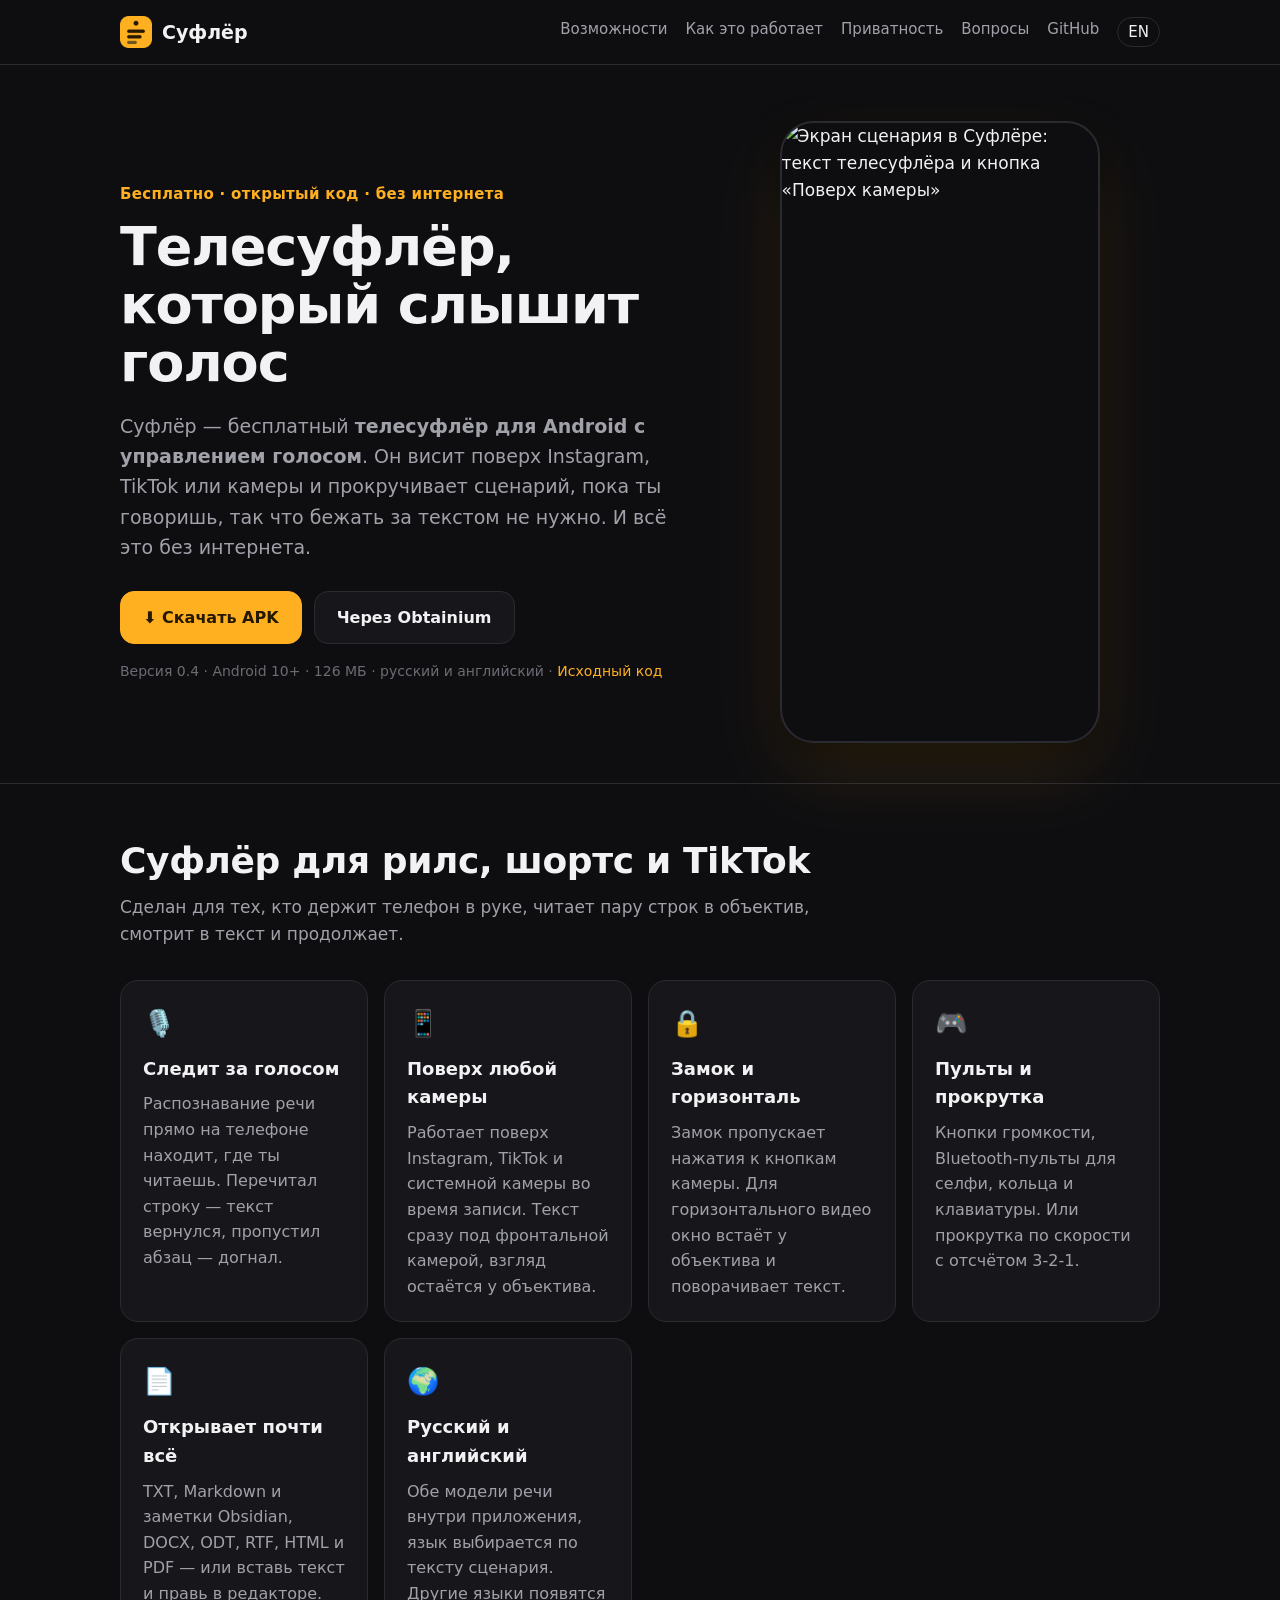
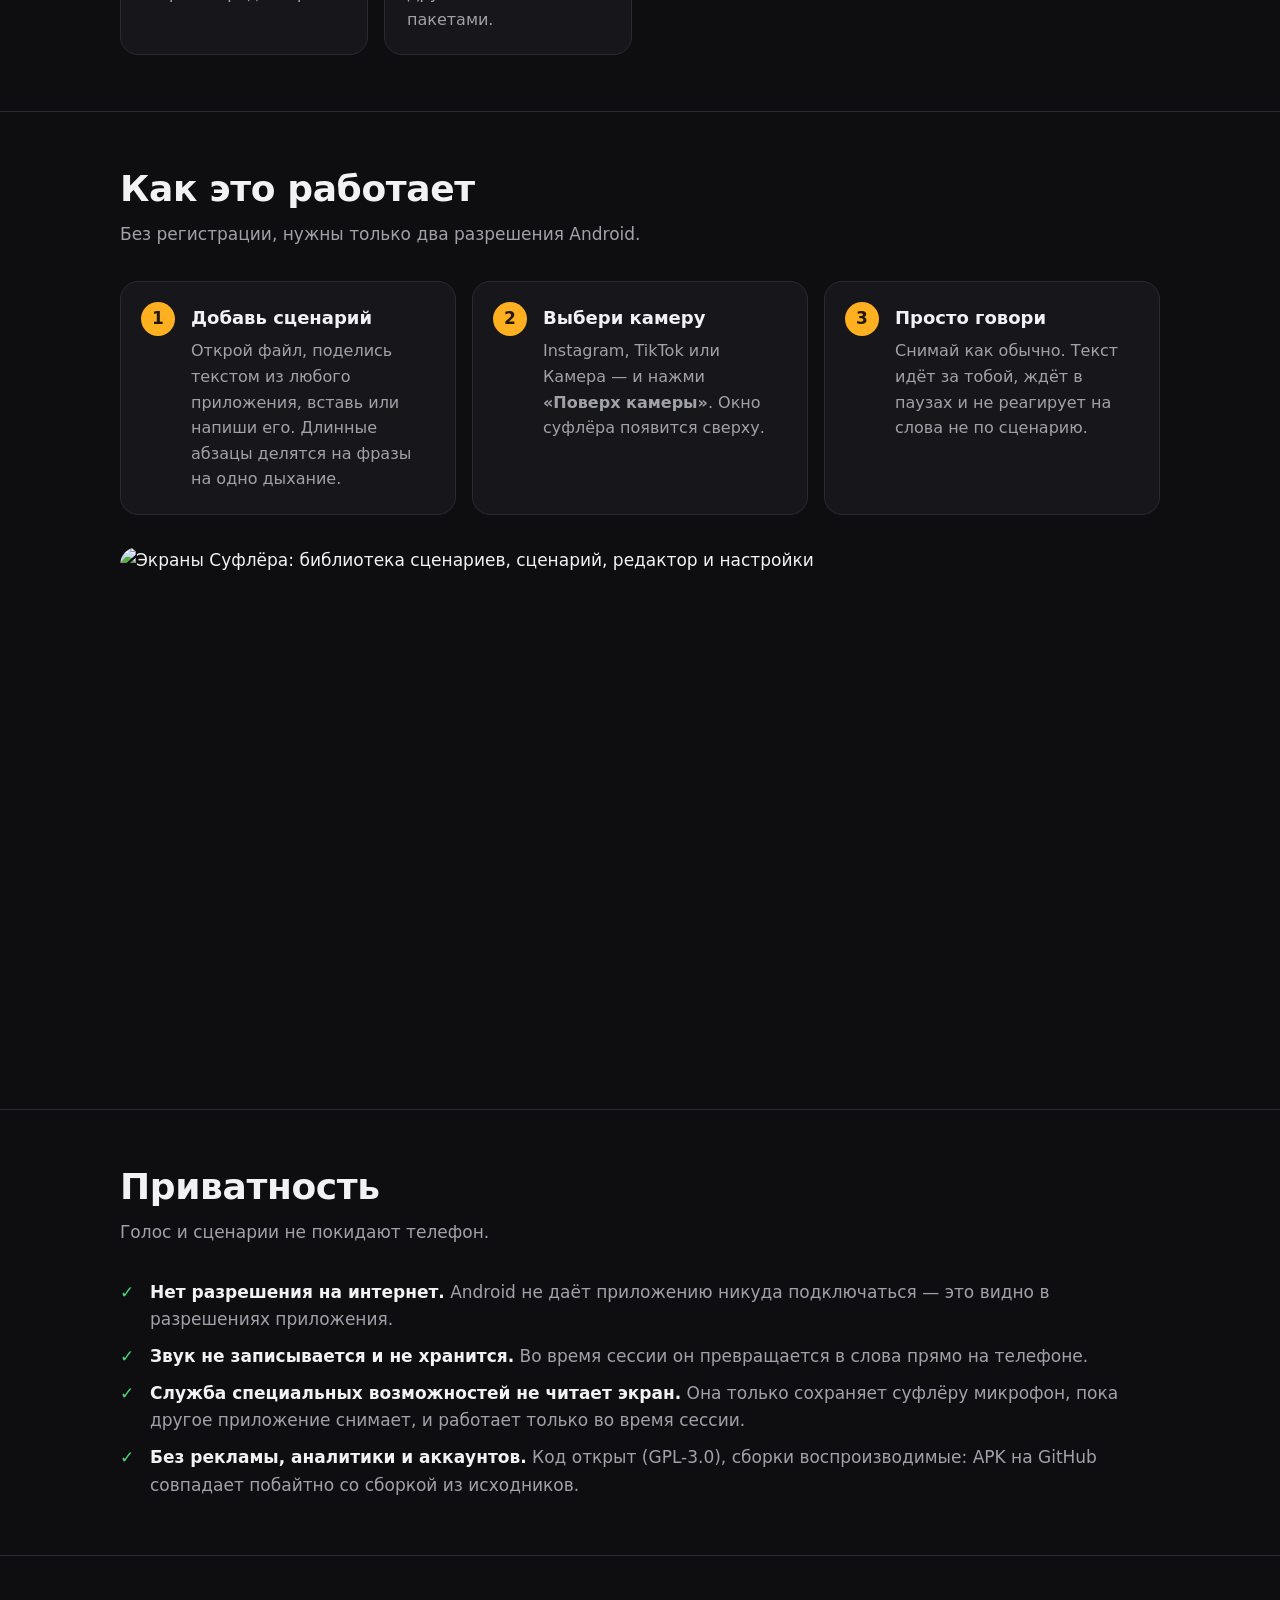
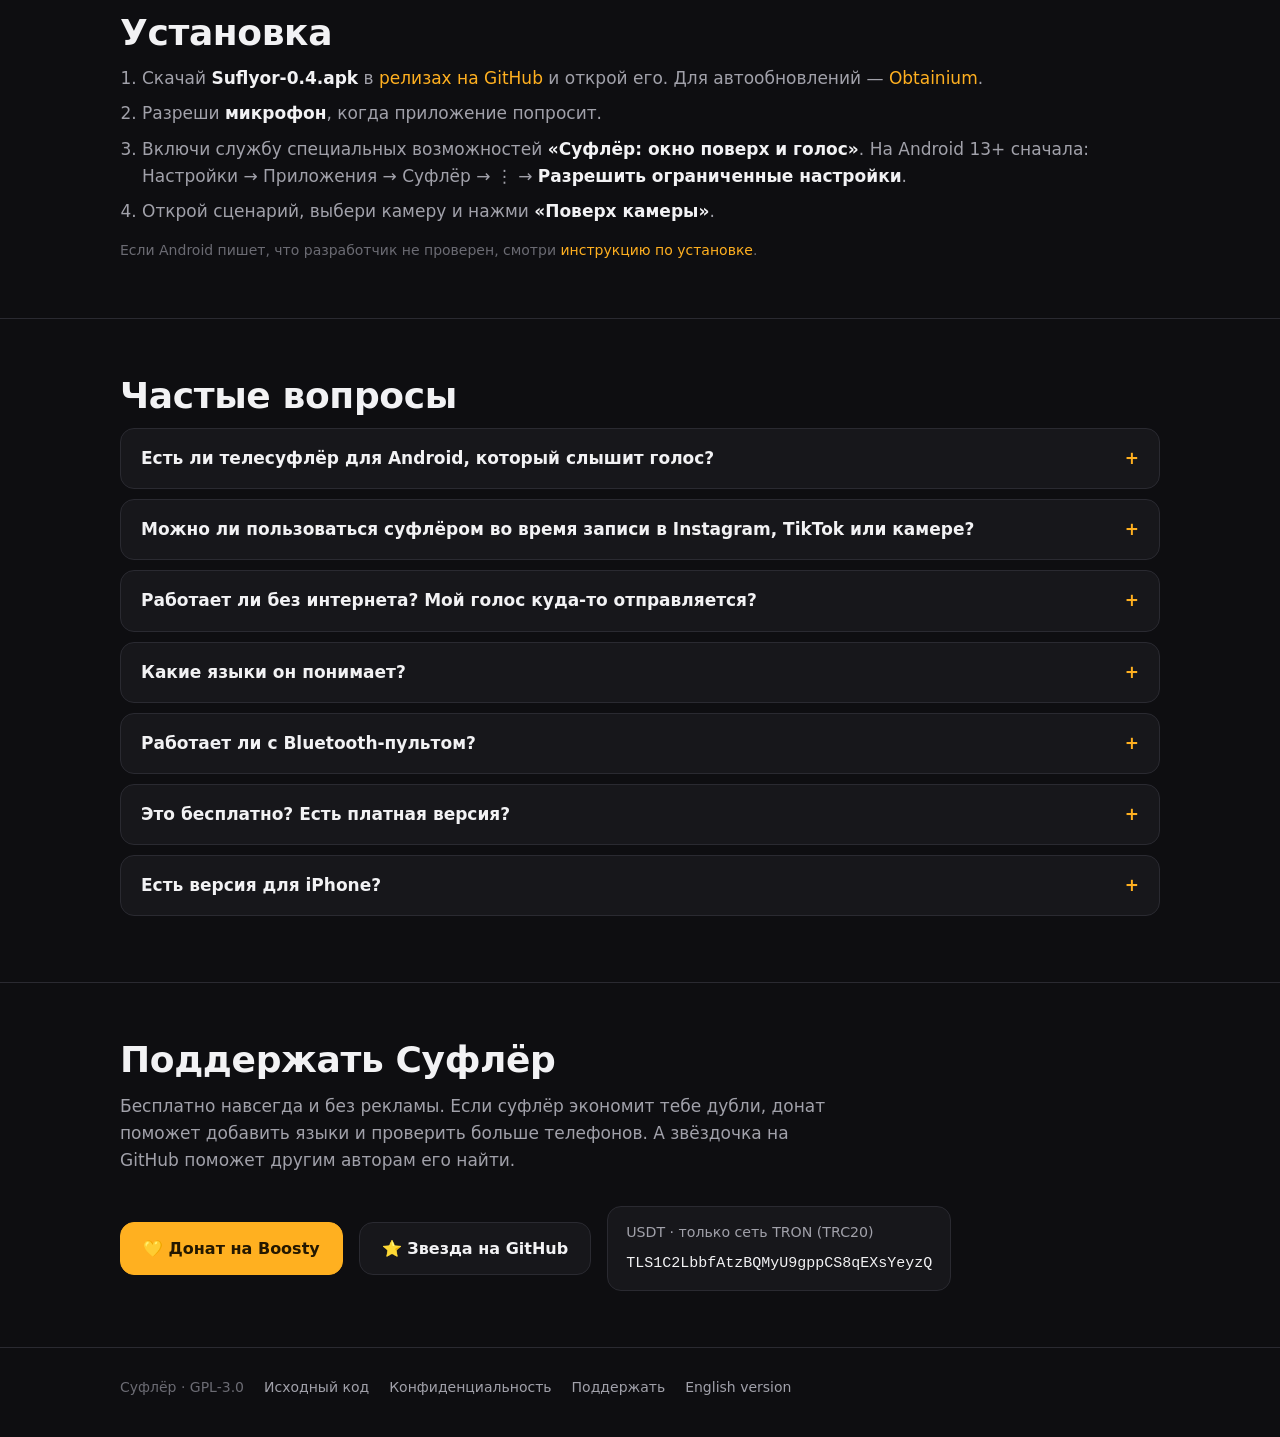
==== site/ru/index.html @ d19b30ca "Website on GitHub Pages; README headings, FAQ and links for search - site/: English and Russian land" ====
<!doctype html>
<html lang="ru">
<head>
<meta charset="utf-8">
<meta name="viewport" content="width=device-width, initial-scale=1">
<title>Суфлёр — бесплатный телесуфлёр для Android, который слышит голос</title>
<meta name="description" content="Телесуфлёр для Android с управлением голосом: прокручивает текст, пока ты говоришь, и работает поверх Instagram, TikTok и камеры. Бесплатно, без интернета, открытый код.">
<link rel="canonical" href="https://olerast67.github.io/voice-teleprompter-android/ru/">
<link rel="alternate" hreflang="en" href="https://olerast67.github.io/voice-teleprompter-android/">
<link rel="alternate" hreflang="ru" href="https://olerast67.github.io/voice-teleprompter-android/ru/">
<link rel="alternate" hreflang="x-default" href="https://olerast67.github.io/voice-teleprompter-android/">
<meta name="theme-color" content="#0e0e11">
<link rel="icon" href="../favicon.ico" sizes="any">
<link rel="icon" type="image/png" sizes="192x192" href="../icon-192.png">
<link rel="apple-touch-icon" href="../apple-touch-icon.png">
<link rel="stylesheet" href="../style.css">
<meta property="og:type" content="website">
<meta property="og:site_name" content="Суфлёр">
<meta property="og:title" content="Суфлёр — телесуфлёр, который слышит голос">
<meta property="og:description" content="Бесплатный телесуфлёр для Android: прокручивает текст за голосом поверх Instagram, TikTok и камеры. Без интернета, открытый код.">
<meta property="og:url" content="https://olerast67.github.io/voice-teleprompter-android/ru/">
<meta property="og:image" content="https://olerast67.github.io/voice-teleprompter-android/images/banner.png">
<meta property="og:image:width" content="1280">
<meta property="og:image:height" content="640">
<meta property="og:image:alt" content="Суфлёр: окно телесуфлёра поверх камеры телефона, текст идёт за голосом">
<meta property="og:locale" content="ru_RU">
<meta property="og:locale:alternate" content="en_US">
<meta name="twitter:card" content="summary_large_image">
<script type="application/ld+json">
{
  "@context": "https://schema.org",
  "@graph": [
    {
      "@type": "SoftwareApplication",
      "name": "Суфлёр",
      "alternateName": ["Suflyor", "Телесуфлёр Суфлёр"],
      "description": "Бесплатный телесуфлёр для Android с открытым кодом: слышит голос и прокручивает текст, работает поверх Instagram, TikTok и камеры. Распознавание речи на телефоне, у приложения нет разрешения на интернет.",
      "applicationCategory": "MultimediaApplication",
      "applicationSubCategory": "Телесуфлёр",
      "operatingSystem": "Android 10+",
      "softwareVersion": "0.4",
      "datePublished": "2026-09-26",
      "inLanguage": ["ru", "en"],
      "isAccessibleForFree": true,
      "offers": { "@type": "Offer", "price": "0", "priceCurrency": "RUB" },
      "downloadUrl": "https://github.com/olerast67/voice-teleprompter-android/releases/latest",
      "fileSize": "126 MB",
      "license": "https://www.gnu.org/licenses/gpl-3.0.html",
      "image": "https://olerast67.github.io/voice-teleprompter-android/images/banner.png",
      "screenshot": [
        "https://olerast67.github.io/voice-teleprompter-android/images/screens/ru/1-library.png",
        "https://olerast67.github.io/voice-teleprompter-android/images/screens/ru/2-script.png",
        "https://olerast67.github.io/voice-teleprompter-android/images/screens/ru/3-editor.png",
        "https://olerast67.github.io/voice-teleprompter-android/images/screens/ru/4-settings.png"
      ],
      "featureList": [
        "Следит за голосом: распознавание русской и английской речи прямо на телефоне",
        "Работает поверх Instagram, TikTok и камеры во время записи",
        "Возвращается к строке при повторе и догоняет при пропуске",
        "Bluetooth-пульты, кнопки громкости и прокрутка по скорости",
        "Открывает TXT, Markdown, DOCX, ODT, RTF, HTML и PDF",
        "Работает без интернета"
      ],
      "author": { "@type": "Person", "name": "olerast67", "url": "https://github.com/olerast67" },
      "sameAs": ["https://github.com/olerast67/voice-teleprompter-android"]
    },
    {
      "@type": "FAQPage",
      "mainEntity": [
        { "@type": "Question", "name": "Есть ли телесуфлёр для Android, который слышит голос?",
          "acceptedAnswer": { "@type": "Answer", "text": "Да. Суфлёр слушает микрофон и прокручивает текст к словам, которые ты говоришь. Он бесплатный, с открытым кодом, а распознавание речи работает прямо на телефоне." } },
        { "@type": "Question", "name": "Можно ли пользоваться суфлёром во время записи в Instagram, TikTok или камере?",
          "acceptedAnswer": { "@type": "Answer", "text": "Да. Суфлёр висит поверх любого приложения, текст начинается сразу под фронтальной камерой. Служба специальных возможностей позволяет ему слышать голос, пока камера пишет видео, а звук в ролике остаётся." } },
        { "@type": "Question", "name": "Работает ли суфлёр без интернета?",
          "acceptedAnswer": { "@type": "Answer", "text": "Да, полностью. У приложения нет разрешения на интернет, поэтому отправить что-либо оно не может; звук не записывается и не хранится." } },
        { "@type": "Question", "name": "Какие языки понимает Суфлёр?",
          "acceptedAnswer": { "@type": "Answer", "text": "Русскую и английскую речь: язык выбирается сам по тексту сценария или задаётся в настройках. Интерфейс на русском и английском." } },
        { "@type": "Question", "name": "Работает ли телесуфлёр с Bluetooth-пультом?",
          "acceptedAnswer": { "@type": "Answer", "text": "Да: кнопки громкости, Bluetooth-пульты для селфи, кольца, кликеры и клавиатуры ставят на паузу и листают строки. Кнопки можно переназначить." } },
        { "@type": "Question", "name": "Это бесплатно?",
          "acceptedAnswer": { "@type": "Answer", "text": "Да: без рекламы, аккаунтов и платных функций. Код открыт под лицензией GPL-3.0." } }
      ]
    }
  ]
}
</script>
</head>
<body>
<header class="top">
  <div class="wrap">
    <a class="brand" href="./"><img src="../icon-192.png" alt="" width="32" height="32">Суфлёр</a>
    <nav class="nav" aria-label="Разделы">
      <a href="#features">Возможности</a>
      <a href="#how">Как это работает</a>
      <a href="#privacy">Приватность</a>
      <a href="#faq">Вопросы</a>
      <a href="https://github.com/olerast67/voice-teleprompter-android/blob/main/README.ru.md">GitHub</a>
      <a class="lang" href="../" hreflang="en" lang="en">EN</a>
    </nav>
  </div>
</header>

<main>
<div class="hero">
  <div class="wrap">
    <div>
      <p class="eyebrow">Бесплатно · открытый код · без интернета</p>
      <h1>Телесуфлёр, который слышит голос</h1>
      <p class="lead">Суфлёр — бесплатный <b>телесуфлёр для Android с управлением голосом</b>. Он висит поверх Instagram, TikTok или камеры и прокручивает сценарий, пока ты говоришь, так что бежать за текстом не нужно. И всё это без интернета.</p>
      <div class="actions">
        <a class="btn primary" href="https://github.com/olerast67/voice-teleprompter-android/releases/latest">⬇ Скачать APK</a>
        <a class="btn" href="https://apps.obtainium.imranr.dev/redirect.html?r=obtainium://add/https://github.com/olerast67/voice-teleprompter-android">Через Obtainium</a>
      </div>
      <p class="meta">Версия 0.4 · Android 10+ · 126 МБ · русский и английский · <a href="https://github.com/olerast67/voice-teleprompter-android">Исходный код</a></p>
    </div>
    <img class="phone" src="../images/screens/ru/2-script.png" width="1080" height="2113" alt="Экран сценария в Суфлёре: текст телесуфлёра и кнопка «Поверх камеры»" fetchpriority="high">
  </div>
</div>

<section id="features">
  <div class="wrap">
    <h2>Суфлёр для рилс, шортс и TikTok</h2>
    <p class="sub">Сделан для тех, кто держит телефон в руке, читает пару строк в объектив, смотрит в текст и продолжает.</p>
    <div class="grid">
      <div class="card"><span class="icon" aria-hidden="true">🎙️</span><h3>Следит за голосом</h3><p>Распознавание речи прямо на телефоне находит, где ты читаешь. Перечитал строку — текст вернулся, пропустил абзац — догнал.</p></div>
      <div class="card"><span class="icon" aria-hidden="true">📱</span><h3>Поверх любой камеры</h3><p>Работает поверх Instagram, TikTok и системной камеры во время записи. Текст сразу под фронтальной камерой, взгляд остаётся у объектива.</p></div>
      <div class="card"><span class="icon" aria-hidden="true">🔒</span><h3>Замок и горизонталь</h3><p>Замок пропускает нажатия к кнопкам камеры. Для горизонтального видео окно встаёт у объектива и поворачивает текст.</p></div>
      <div class="card"><span class="icon" aria-hidden="true">🎮</span><h3>Пульты и прокрутка</h3><p>Кнопки громкости, Bluetooth-пульты для селфи, кольца и клавиатуры. Или прокрутка по скорости с отсчётом 3-2-1.</p></div>
      <div class="card"><span class="icon" aria-hidden="true">📄</span><h3>Открывает почти всё</h3><p>TXT, Markdown и заметки Obsidian, DOCX, ODT, RTF, HTML и PDF — или вставь текст и правь в редакторе.</p></div>
      <div class="card"><span class="icon" aria-hidden="true">🌍</span><h3>Русский и английский</h3><p>Обе модели речи внутри приложения, язык выбирается по тексту сценария. Другие языки появятся пакетами.</p></div>
    </div>
  </div>
</section>

<section id="how">
  <div class="wrap">
    <h2>Как это работает</h2>
    <p class="sub">Без регистрации, нужны только два разрешения Android.</p>
    <div class="steps">
      <div class="step"><h3>Добавь сценарий</h3><p>Открой файл, поделись текстом из любого приложения, вставь или напиши его. Длинные абзацы делятся на фразы на одно дыхание.</p></div>
      <div class="step"><h3>Выбери камеру</h3><p>Instagram, TikTok или Камера — и нажми <b>«Поверх камеры»</b>. Окно суфлёра появится сверху.</p></div>
      <div class="step"><h3>Просто говори</h3><p>Снимай как обычно. Текст идёт за тобой, ждёт в паузах и не реагирует на слова не по сценарию.</p></div>
    </div>
    <p style="margin:32px 0 0"><img class="shots" src="../images/screens-ru.png" width="1404" height="683" loading="lazy" alt="Экраны Суфлёра: библиотека сценариев, сценарий, редактор и настройки"></p>
  </div>
</section>

<section id="privacy">
  <div class="wrap">
    <h2>Приватность</h2>
    <p class="sub">Голос и сценарии не покидают телефон.</p>
    <ul class="checks">
      <li><b>Нет разрешения на интернет.</b> Android не даёт приложению никуда подключаться — это видно в разрешениях приложения.</li>
      <li><b>Звук не записывается и не хранится.</b> Во время сессии он превращается в слова прямо на телефоне.</li>
      <li><b>Служба специальных возможностей не читает экран.</b> Она только сохраняет суфлёру микрофон, пока другое приложение снимает, и работает только во время сессии.</li>
      <li><b>Без рекламы, аналитики и аккаунтов.</b> Код открыт (GPL-3.0), сборки воспроизводимые: APK на GitHub совпадает побайтно со сборкой из исходников.</li>
    </ul>
  </div>
</section>

<section id="install">
  <div class="wrap">
    <h2>Установка</h2>
    <ol class="install">
      <li>Скачай <b>Suflyor-0.4.apk</b> в <a href="https://github.com/olerast67/voice-teleprompter-android/releases/latest">релизах на GitHub</a> и открой его. Для автообновлений — <a href="https://github.com/ImranR98/Obtainium">Obtainium</a>.</li>
      <li>Разреши <b>микрофон</b>, когда приложение попросит.</li>
      <li>Включи службу специальных возможностей <b>«Суфлёр: окно поверх и голос»</b>. На Android 13+ сначала: Настройки → Приложения → Суфлёр → ⋮ → <b>Разрешить ограниченные настройки</b>.</li>
      <li>Открой сценарий, выбери камеру и нажми <b>«Поверх камеры»</b>.</li>
    </ol>
    <p class="meta" style="margin-top:14px">Если Android пишет, что разработчик не проверен, смотри <a href="https://github.com/olerast67/voice-teleprompter-android/blob/main/README.ru.md#если-android-пишет-что-разработчик-не-проверен">инструкцию по установке</a>.</p>
  </div>
</section>

<section id="faq">
  <div class="wrap">
    <h2>Частые вопросы</h2>
    <details><summary>Есть ли телесуфлёр для Android, который слышит голос?</summary><p>Да: Суфлёр слушает микрофон и прокручивает текст к словам, которые ты говоришь. Он бесплатный, с открытым кодом, а распознавание речи работает прямо на телефоне.</p></details>
    <details><summary>Можно ли пользоваться суфлёром во время записи в Instagram, TikTok или камере?</summary><p>Да. Суфлёр висит поверх любого приложения, текст начинается сразу под фронтальной камерой. Обычно Android отнимает микрофон у остальных приложений, пока камера пишет видео; слушать дальше суфлёру позволяет служба специальных возможностей, а звук в ролике остаётся.</p></details>
    <details><summary>Работает ли без интернета? Мой голос куда-то отправляется?</summary><p>Работает полностью без интернета. У приложения нет разрешения на интернет, поэтому отправить что-либо оно не может; звук не записывается и не хранится.</p></details>
    <details><summary>Какие языки он понимает?</summary><p>Русскую и английскую речь: язык выбирается сам по тексту сценария или задаётся в настройках. Интерфейс на русском и английском. Другие языки появятся как скачиваемые пакеты.</p></details>
    <details><summary>Работает ли с Bluetooth-пультом?</summary><p>Да: кнопки громкости, Bluetooth-пульты для селфи, кольца, кликеры для презентаций и клавиатуры ставят на паузу и листают строки. Кнопки можно переназначить.</p></details>
    <details><summary>Это бесплатно? Есть платная версия?</summary><p>Бесплатно: без рекламы, аккаунтов и платных функций. Код под лицензией GPL-3.0. Если суфлёр помогает, его можно поддержать ниже.</p></details>
    <details><summary>Есть версия для iPhone?</summary><p>Нет: iOS не позволяет приложению показывать окно поверх других приложений, как это нужно Суфлёру. Нужен Android 10 или новее на 64-битном ARM-телефоне.</p></details>
  </div>
</section>

<section id="support">
  <div class="wrap">
    <h2>Поддержать Суфлёр</h2>
    <p class="sub">Бесплатно навсегда и без рекламы. Если суфлёр экономит тебе дубли, донат поможет добавить языки и проверить больше телефонов. А звёздочка на GitHub поможет другим авторам его найти.</p>
    <div class="support">
      <a class="btn primary" href="https://boosty.to/olerast/donate">💛 Донат на Boosty</a>
      <a class="btn" href="https://github.com/olerast67/voice-teleprompter-android">⭐ Звезда на GitHub</a>
      <div class="wallet"><small>USDT · только сеть TRON (TRC20)</small><code>TLS1C2LbbfAtzBQMyU9gppCS8qEXsYeyzQ</code></div>
    </div>
  </div>
</section>
</main>

<footer>
  <div class="wrap">
    <span>Суфлёр · GPL-3.0</span>
    <a href="https://github.com/olerast67/voice-teleprompter-android">Исходный код</a>
    <a href="https://github.com/olerast67/voice-teleprompter-android/blob/main/PRIVACY.md">Конфиденциальность</a>
    <a href="https://github.com/olerast67/voice-teleprompter-android/blob/main/DONATE.md">Поддержать</a>
    <a href="../" hreflang="en" lang="en">English version</a>
  </div>
</footer>
</body>
</html>
---- site/style.css ----
/* Suflyor website: the app's dark palette, no web fonts, no scripts. */
:root {
  --bg: #0e0e11;
  --surface: #17171b;
  --surface-2: #1f1f25;
  --line: #2a2a31;
  --text: #f2f2f4;
  --muted: #a1a1aa;
  --dim: #6b6b73;
  --amber: #ffb020;
  --on-amber: #241800;
  --green: #46d778;
  --radius: 18px;
  color-scheme: dark;
}

* { box-sizing: border-box; }

html { scroll-behavior: smooth; }

body {
  margin: 0;
  background: var(--bg);
  color: var(--text);
  font: 17px/1.6 system-ui, -apple-system, "Segoe UI", Roboto, "Noto Sans", "Helvetica Neue", Arial, sans-serif;
  -webkit-font-smoothing: antialiased;
}

a { color: var(--amber); text-decoration: none; }
a:hover { text-decoration: underline; }
a:focus-visible, summary:focus-visible { outline: 2px solid var(--amber); outline-offset: 3px; border-radius: 6px; }

img { max-width: 100%; height: auto; display: block; }

.wrap { max-width: 1080px; margin: 0 auto; padding: 0 20px; }

/* ---- header ---- */
.top { border-bottom: 1px solid var(--line); }
.top .wrap { display: flex; align-items: center; gap: 20px; min-height: 64px; }
.brand { display: flex; align-items: center; gap: 10px; color: var(--text); font-weight: 700; font-size: 19px; }
.brand:hover { text-decoration: none; }
.brand img { width: 32px; height: 32px; }
.nav { display: flex; gap: 18px; margin-left: auto; font-size: 15px; }
.nav a { color: var(--muted); }
.nav a:hover { color: var(--text); text-decoration: none; }
.lang { border: 1px solid var(--line); border-radius: 999px; padding: 2px 10px; color: var(--text) !important; }

/* ---- hero ---- */
.hero { padding: 56px 0 40px; }
.hero .wrap { display: grid; grid-template-columns: 1.25fr 1fr; gap: 48px; align-items: center; }
.eyebrow { color: var(--amber); font-weight: 600; font-size: 15px; letter-spacing: .02em; margin: 0 0 12px; }
h1 { font-size: clamp(34px, 5vw, 54px); line-height: 1.08; margin: 0 0 18px; letter-spacing: -.02em; }
.lead { color: var(--muted); font-size: 19px; margin: 0 0 28px; max-width: 34em; }
.actions { display: flex; flex-wrap: wrap; gap: 12px; margin-bottom: 16px; }
.btn {
  display: inline-flex; align-items: center; gap: 8px; padding: 13px 22px; border-radius: 14px;
  font-weight: 700; font-size: 16px; border: 1px solid var(--line); color: var(--text); background: var(--surface);
}
.btn:hover { text-decoration: none; background: var(--surface-2); }
.btn.primary { background: var(--amber); color: var(--on-amber); border-color: var(--amber); }
.btn.primary:hover { background: #ffc04d; }
.meta { color: var(--dim); font-size: 14px; margin: 0; }
.phone {
  justify-self: center; width: min(320px, 80vw); border-radius: 34px; border: 2px solid var(--line);
  box-shadow: 0 30px 80px rgba(255, 176, 32, .12), 0 10px 30px rgba(0, 0, 0, .6);
}

/* ---- sections ---- */
section { padding: 56px 0; border-top: 1px solid var(--line); }
h2 { font-size: clamp(26px, 3.4vw, 36px); line-height: 1.15; margin: 0 0 12px; letter-spacing: -.01em; }
.sub { color: var(--muted); margin: 0 0 32px; max-width: 42em; }

.grid { display: grid; grid-template-columns: repeat(auto-fit, minmax(240px, 1fr)); gap: 16px; }
.card { background: var(--surface); border: 1px solid var(--line); border-radius: var(--radius); padding: 22px; }
.card h3 { margin: 0 0 8px; font-size: 18px; }
.card p { margin: 0; color: var(--muted); font-size: 16px; }
.icon { font-size: 26px; margin-bottom: 10px; display: block; }

.steps { counter-reset: step; display: grid; grid-template-columns: repeat(auto-fit, minmax(240px, 1fr)); gap: 16px; }
.step { position: relative; padding: 22px 22px 22px 70px; background: var(--surface); border: 1px solid var(--line); border-radius: var(--radius); }
.step::before {
  counter-increment: step; content: counter(step); position: absolute; left: 20px; top: 20px;
  width: 34px; height: 34px; border-radius: 50%; background: var(--amber); color: var(--on-amber);
  font-weight: 800; display: grid; place-items: center;
}
.step h3 { margin: 0 0 6px; font-size: 18px; }
.step p { margin: 0; color: var(--muted); font-size: 16px; }

.shots { border-radius: var(--radius); }

ul.checks { list-style: none; padding: 0; margin: 0; display: grid; gap: 10px; }
ul.checks li { padding-left: 30px; position: relative; color: var(--muted); }
ul.checks li::before { content: "✓"; position: absolute; left: 0; color: var(--green); font-weight: 800; }
ul.checks b { color: var(--text); }

ol.install { margin: 0; padding-left: 22px; color: var(--muted); display: grid; gap: 8px; }
ol.install b { color: var(--text); }

details { background: var(--surface); border: 1px solid var(--line); border-radius: 14px; padding: 16px 20px; margin-bottom: 10px; }
summary { cursor: pointer; font-weight: 700; list-style: none; }
summary::-webkit-details-marker { display: none; }
summary::after { content: "+"; float: right; color: var(--amber); font-weight: 800; }
details[open] summary::after { content: "−"; }
details p { color: var(--muted); margin: 10px 0 0; }

.support { display: flex; flex-wrap: wrap; gap: 16px; align-items: center; }
.wallet { background: var(--surface); border: 1px solid var(--line); border-radius: 14px; padding: 14px 18px; }
.wallet small { display: block; color: var(--muted); margin-bottom: 4px; }
.wallet code { user-select: all; font-size: 15px; word-break: break-all; color: var(--text); }

footer { border-top: 1px solid var(--line); padding: 28px 0 40px; color: var(--dim); font-size: 14px; }
footer .wrap { display: flex; flex-wrap: wrap; gap: 8px 20px; }
footer a { color: var(--muted); }

@media (max-width: 820px) {
  .hero { padding-top: 36px; }
  .hero .wrap { grid-template-columns: 1fr; gap: 36px; }
  .nav a:not(.lang) { display: none; }
  body { font-size: 16px; }
  .lead { font-size: 17px; }
}

@media (max-width: 420px) {
  .wrap { padding: 0 16px; }
  .btn { width: 100%; justify-content: center; }
}

@media (prefers-reduced-motion: reduce) { html { scroll-behavior: auto; } }
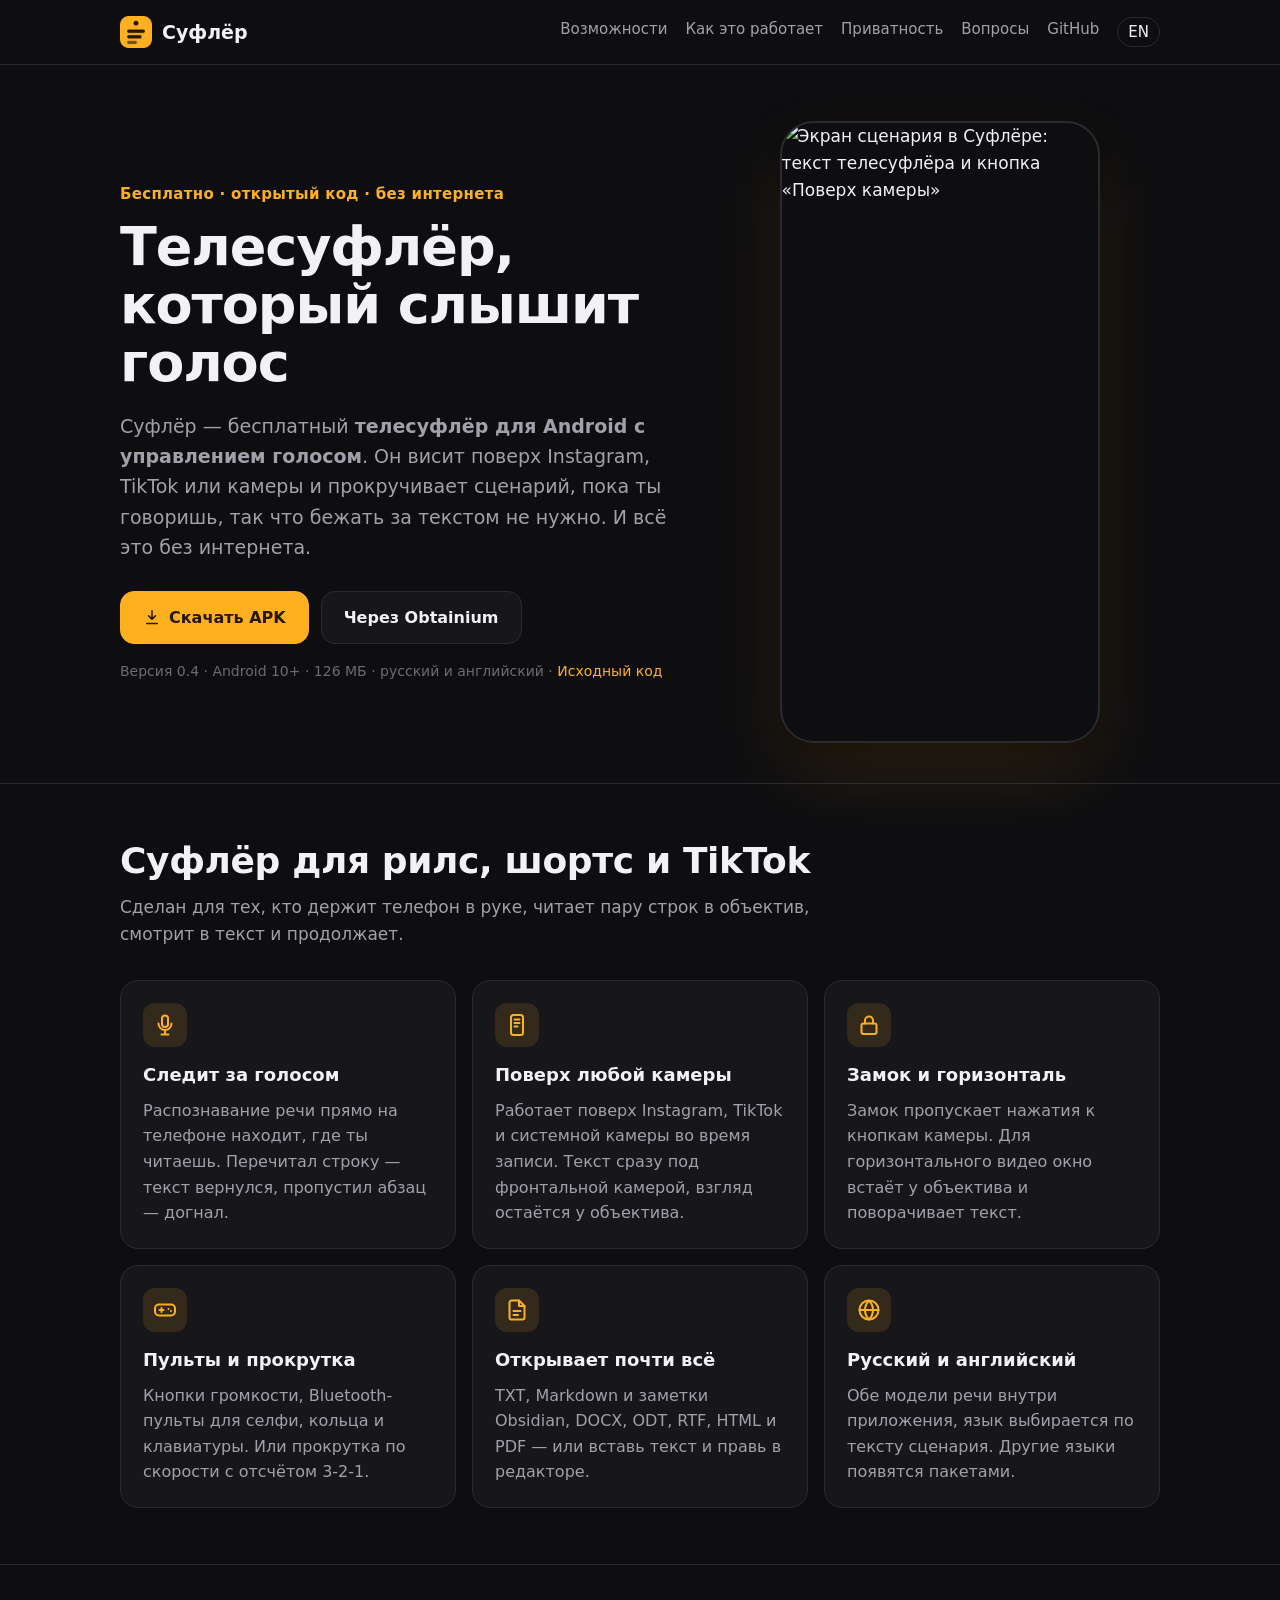
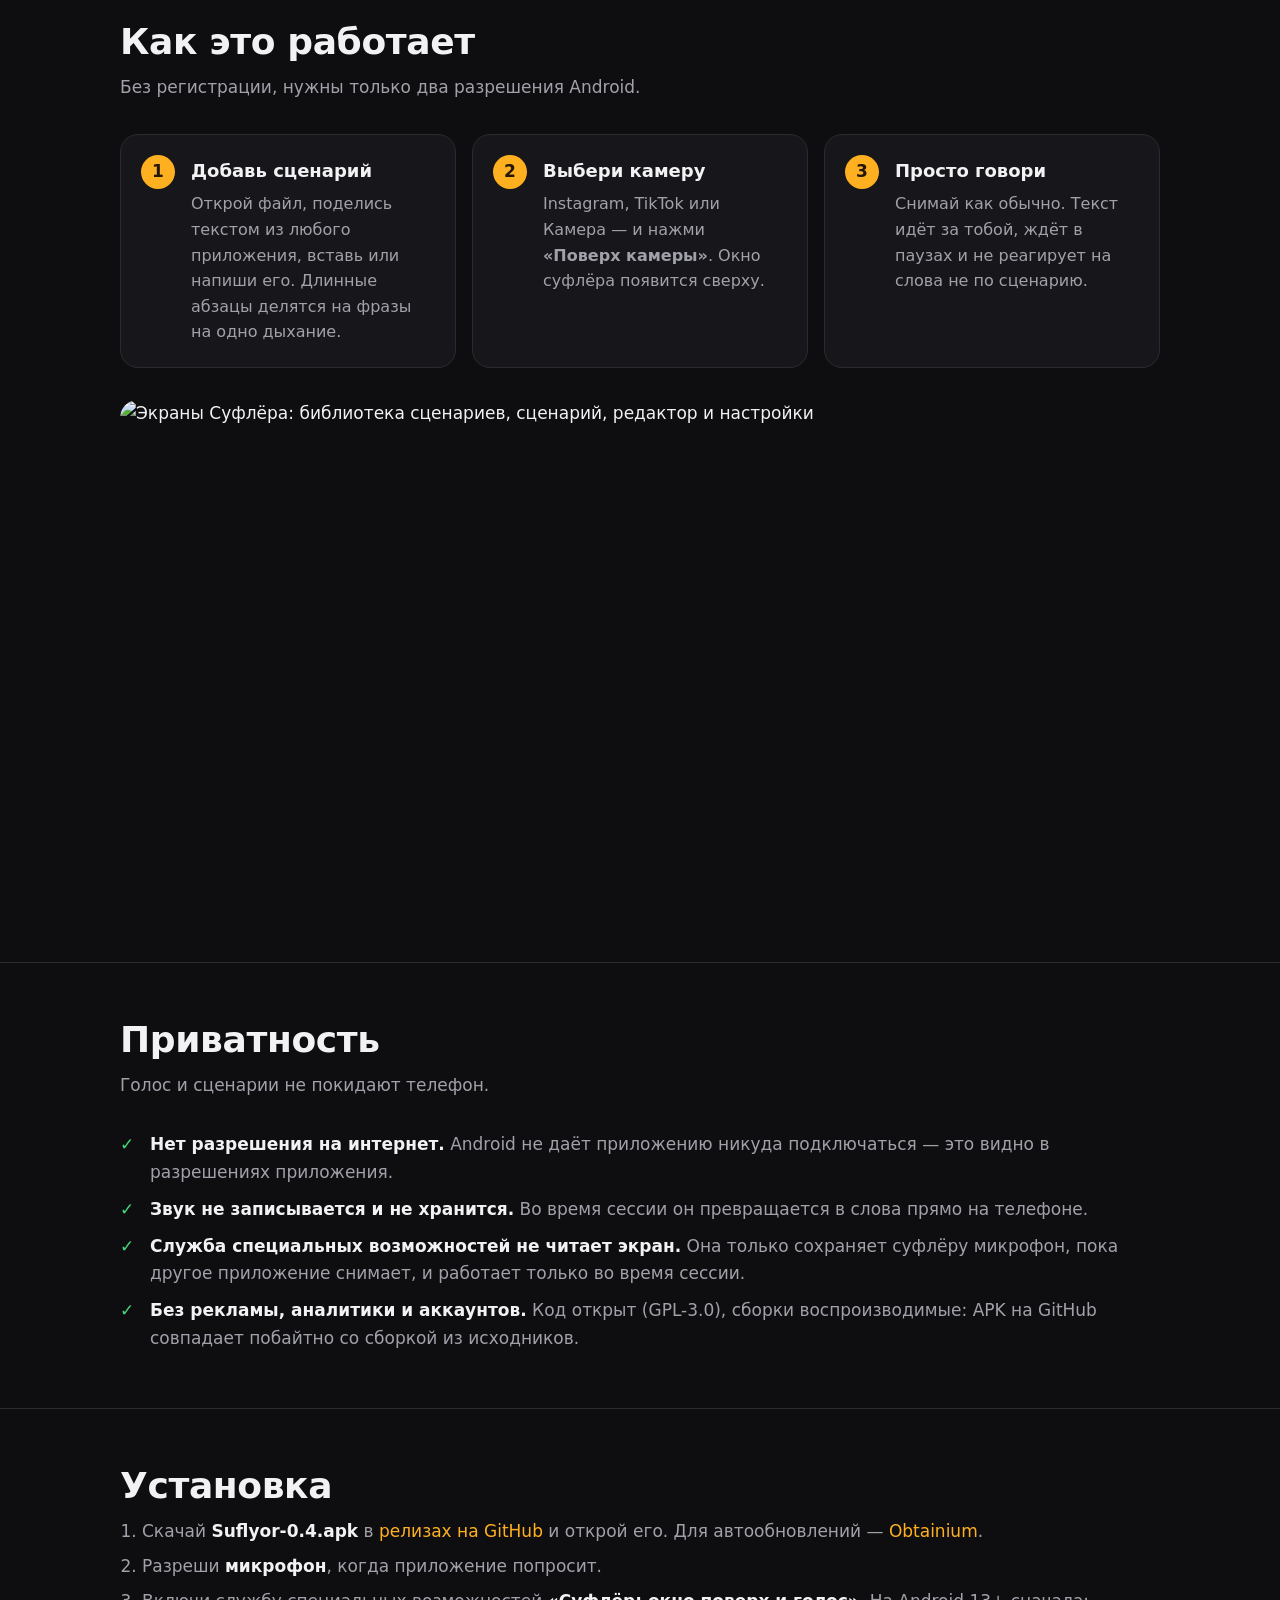
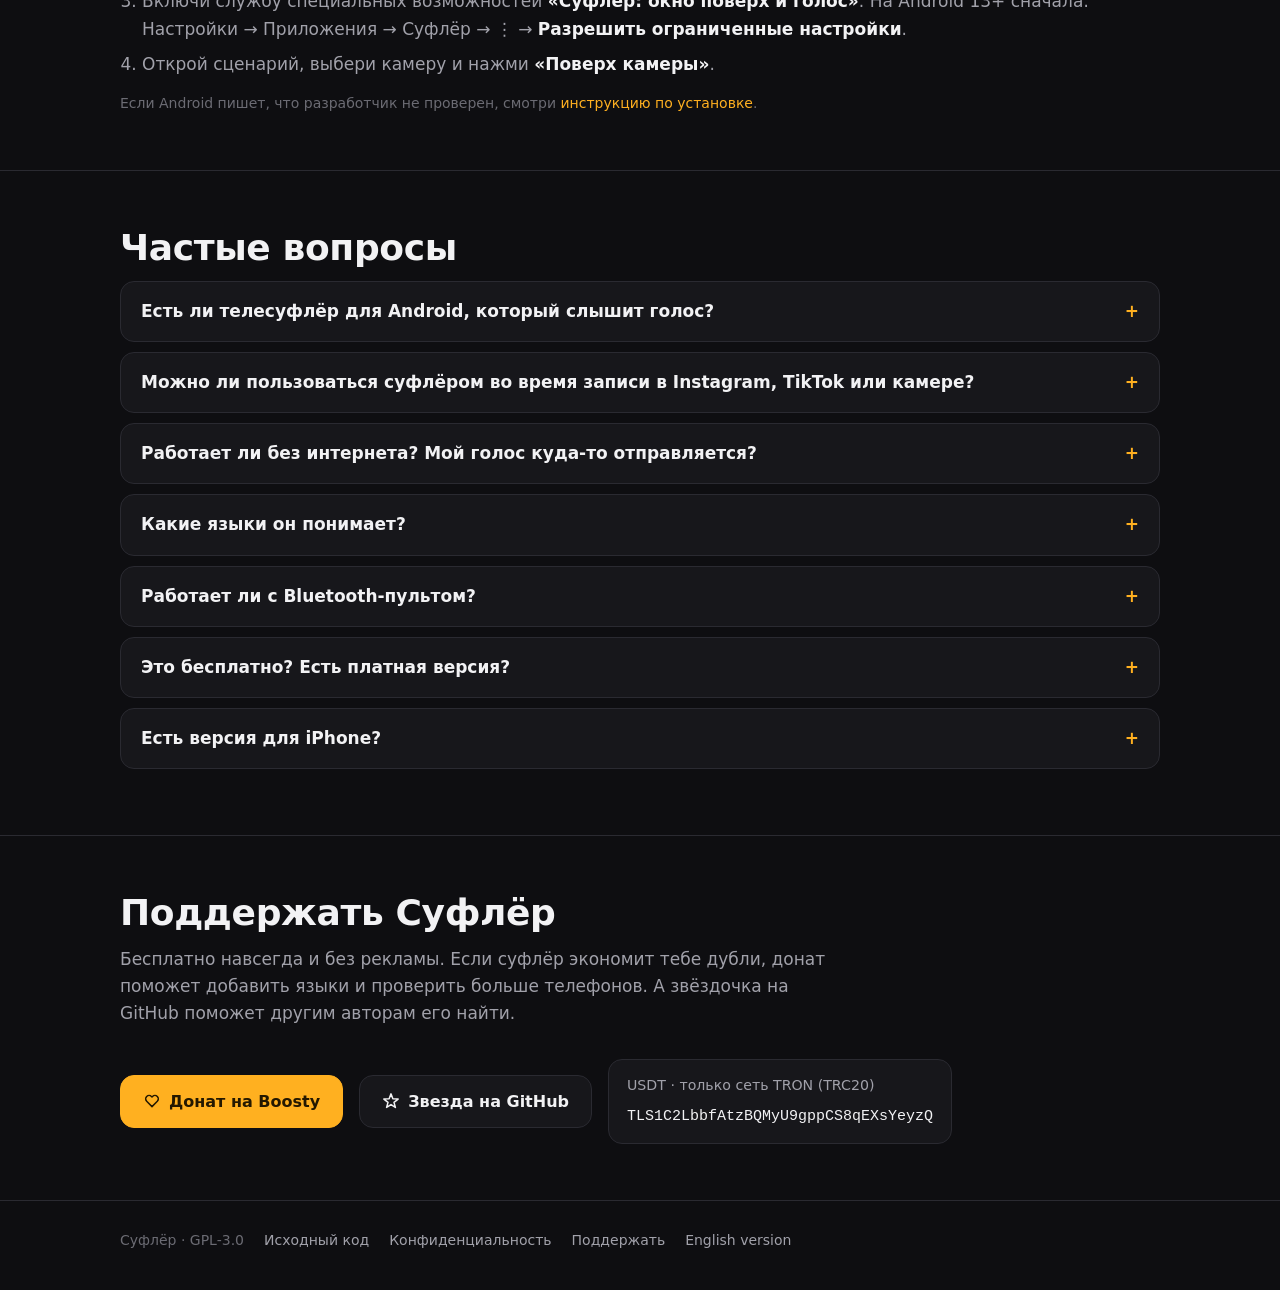
==== commit 86a72411: "Website: icons instead of emojis; no emojis in the docs The feature cards and buttons get simple str" ====
--- a/site/ru/index.html
+++ b/site/ru/index.html
@@ -108,7 +108,7 @@
       <h1>Телесуфлёр, который слышит голос</h1>
       <p class="lead">Суфлёр — бесплатный <b>телесуфлёр для Android с управлением голосом</b>. Он висит поверх Instagram, TikTok или камеры и прокручивает сценарий, пока ты говоришь, так что бежать за текстом не нужно. И всё это без интернета.</p>
       <div class="actions">
-        <a class="btn primary" href="https://github.com/olerast67/voice-teleprompter-android/releases/latest">⬇ Скачать APK</a>
+        <a class="btn primary" href="https://github.com/olerast67/voice-teleprompter-android/releases/latest"><svg class="i" viewBox="0 0 24 24" aria-hidden="true" focusable="false"><path d="M12 3.5v11M7.5 10.5 12 15l4.5-4.5M5 20.5h14"/></svg>Скачать APK</a>
         <a class="btn" href="https://apps.obtainium.imranr.dev/redirect.html?r=obtainium://add/https://github.com/olerast67/voice-teleprompter-android">Через Obtainium</a>
       </div>
       <p class="meta">Версия 0.4 · Android 10+ · 126 МБ · русский и английский · <a href="https://github.com/olerast67/voice-teleprompter-android">Исходный код</a></p>
@@ -122,12 +122,12 @@
     <h2>Суфлёр для рилс, шортс и TikTok</h2>
     <p class="sub">Сделан для тех, кто держит телефон в руке, читает пару строк в объектив, смотрит в текст и продолжает.</p>
     <div class="grid">
-      <div class="card"><span class="icon" aria-hidden="true">🎙️</span><h3>Следит за голосом</h3><p>Распознавание речи прямо на телефоне находит, где ты читаешь. Перечитал строку — текст вернулся, пропустил абзац — догнал.</p></div>
-      <div class="card"><span class="icon" aria-hidden="true">📱</span><h3>Поверх любой камеры</h3><p>Работает поверх Instagram, TikTok и системной камеры во время записи. Текст сразу под фронтальной камерой, взгляд остаётся у объектива.</p></div>
-      <div class="card"><span class="icon" aria-hidden="true">🔒</span><h3>Замок и горизонталь</h3><p>Замок пропускает нажатия к кнопкам камеры. Для горизонтального видео окно встаёт у объектива и поворачивает текст.</p></div>
-      <div class="card"><span class="icon" aria-hidden="true">🎮</span><h3>Пульты и прокрутка</h3><p>Кнопки громкости, Bluetooth-пульты для селфи, кольца и клавиатуры. Или прокрутка по скорости с отсчётом 3-2-1.</p></div>
-      <div class="card"><span class="icon" aria-hidden="true">📄</span><h3>Открывает почти всё</h3><p>TXT, Markdown и заметки Obsidian, DOCX, ODT, RTF, HTML и PDF — или вставь текст и правь в редакторе.</p></div>
-      <div class="card"><span class="icon" aria-hidden="true">🌍</span><h3>Русский и английский</h3><p>Обе модели речи внутри приложения, язык выбирается по тексту сценария. Другие языки появятся пакетами.</p></div>
+      <div class="card"><span class="icon" aria-hidden="true"><svg class="i" viewBox="0 0 24 24" aria-hidden="true" focusable="false"><rect x="9" y="2.5" width="6" height="11.5" rx="3"/><path d="M5.5 10.5a6.5 6.5 0 0 0 13 0M12 17v4.5M8.5 21.5h7"/></svg></span><h3>Следит за голосом</h3><p>Распознавание речи прямо на телефоне находит, где ты читаешь. Перечитал строку — текст вернулся, пропустил абзац — догнал.</p></div>
+      <div class="card"><span class="icon" aria-hidden="true"><svg class="i" viewBox="0 0 24 24" aria-hidden="true" focusable="false"><rect x="6" y="2" width="12" height="20" rx="2.5"/><path d="M9.5 6.5h5M9.5 10h5M9.5 13.5h3"/></svg></span><h3>Поверх любой камеры</h3><p>Работает поверх Instagram, TikTok и системной камеры во время записи. Текст сразу под фронтальной камерой, взгляд остаётся у объектива.</p></div>
+      <div class="card"><span class="icon" aria-hidden="true"><svg class="i" viewBox="0 0 24 24" aria-hidden="true" focusable="false"><rect x="4.5" y="10.5" width="15" height="10.5" rx="2"/><path d="M8 10.5v-3a4 4 0 0 1 8 0v3"/></svg></span><h3>Замок и горизонталь</h3><p>Замок пропускает нажатия к кнопкам камеры. Для горизонтального видео окно встаёт у объектива и поворачивает текст.</p></div>
+      <div class="card"><span class="icon" aria-hidden="true"><svg class="i" viewBox="0 0 24 24" aria-hidden="true" focusable="false"><rect x="2" y="6.5" width="20" height="11" rx="4"/><path d="M6.5 12h4M8.5 10v4M15.5 11h.01M18 13h.01"/></svg></span><h3>Пульты и прокрутка</h3><p>Кнопки громкости, Bluetooth-пульты для селфи, кольца и клавиатуры. Или прокрутка по скорости с отсчётом 3-2-1.</p></div>
+      <div class="card"><span class="icon" aria-hidden="true"><svg class="i" viewBox="0 0 24 24" aria-hidden="true" focusable="false"><path d="M14 2.5H6.5a2 2 0 0 0-2 2v15a2 2 0 0 0 2 2h11a2 2 0 0 0 2-2V8z"/><path d="M14 2.5V8h5.5M8.5 13h7M8.5 17h4.5"/></svg></span><h3>Открывает почти всё</h3><p>TXT, Markdown и заметки Obsidian, DOCX, ODT, RTF, HTML и PDF — или вставь текст и правь в редакторе.</p></div>
+      <div class="card"><span class="icon" aria-hidden="true"><svg class="i" viewBox="0 0 24 24" aria-hidden="true" focusable="false"><circle cx="12" cy="12" r="9.5"/><path d="M2.5 12h19M12 2.5c2.6 2.6 4 6 4 9.5s-1.4 6.9-4 9.5c-2.6-2.6-4-6-4-9.5s1.4-6.9 4-9.5z"/></svg></span><h3>Русский и английский</h3><p>Обе модели речи внутри приложения, язык выбирается по тексту сценария. Другие языки появятся пакетами.</p></div>
     </div>
   </div>
 </section>
@@ -189,8 +189,8 @@
     <h2>Поддержать Суфлёр</h2>
     <p class="sub">Бесплатно навсегда и без рекламы. Если суфлёр экономит тебе дубли, донат поможет добавить языки и проверить больше телефонов. А звёздочка на GitHub поможет другим авторам его найти.</p>
     <div class="support">
-      <a class="btn primary" href="https://boosty.to/olerast/donate">💛 Донат на Boosty</a>
-      <a class="btn" href="https://github.com/olerast67/voice-teleprompter-android">⭐ Звезда на GitHub</a>
+      <a class="btn primary" href="https://boosty.to/olerast/donate"><svg class="i" viewBox="0 0 24 24" aria-hidden="true" focusable="false"><path d="M12 19.5l-7.1-7.1a4.5 4.5 0 0 1 6.4-6.4l.7.7.7-.7a4.5 4.5 0 0 1 6.4 6.4z"/></svg>Донат на Boosty</a>
+      <a class="btn" href="https://github.com/olerast67/voice-teleprompter-android"><svg class="i" viewBox="0 0 24 24" aria-hidden="true" focusable="false"><path d="M12 2.5l2.47 6.6 7.04.31-5.52 4.39 1.89 6.79-5.88-3.89-5.88 3.89 1.89-6.79-5.52-4.39 7.04-.31z"/></svg>Звезда на GitHub</a>
       <div class="wallet"><small>USDT · только сеть TRON (TRC20)</small><code>TLS1C2LbbfAtzBQMyU9gppCS8qEXsYeyzQ</code></div>
     </div>
   </div>
--- a/site/style.css
+++ b/site/style.css
@@ -70,11 +70,17 @@
 h2 { font-size: clamp(26px, 3.4vw, 36px); line-height: 1.15; margin: 0 0 12px; letter-spacing: -.01em; }
 .sub { color: var(--muted); margin: 0 0 32px; max-width: 42em; }
 
-.grid { display: grid; grid-template-columns: repeat(auto-fit, minmax(240px, 1fr)); gap: 16px; }
+.grid { display: grid; grid-template-columns: repeat(auto-fit, minmax(280px, 1fr)); gap: 16px; }
 .card { background: var(--surface); border: 1px solid var(--line); border-radius: var(--radius); padding: 22px; }
 .card h3 { margin: 0 0 8px; font-size: 18px; }
 .card p { margin: 0; color: var(--muted); font-size: 16px; }
-.icon { font-size: 26px; margin-bottom: 10px; display: block; }
+svg.i { fill: none; stroke: currentColor; stroke-width: 2; stroke-linecap: round; stroke-linejoin: round; }
+.icon {
+  display: grid; place-items: center; width: 44px; height: 44px; margin-bottom: 14px;
+  border-radius: 12px; color: var(--amber); background: rgba(255, 176, 32, .12);
+}
+.icon svg { width: 24px; height: 24px; }
+.btn svg { width: 18px; height: 18px; flex: none; }
 
 .steps { counter-reset: step; display: grid; grid-template-columns: repeat(auto-fit, minmax(240px, 1fr)); gap: 16px; }
 .step { position: relative; padding: 22px 22px 22px 70px; background: var(--surface); border: 1px solid var(--line); border-radius: var(--radius); }
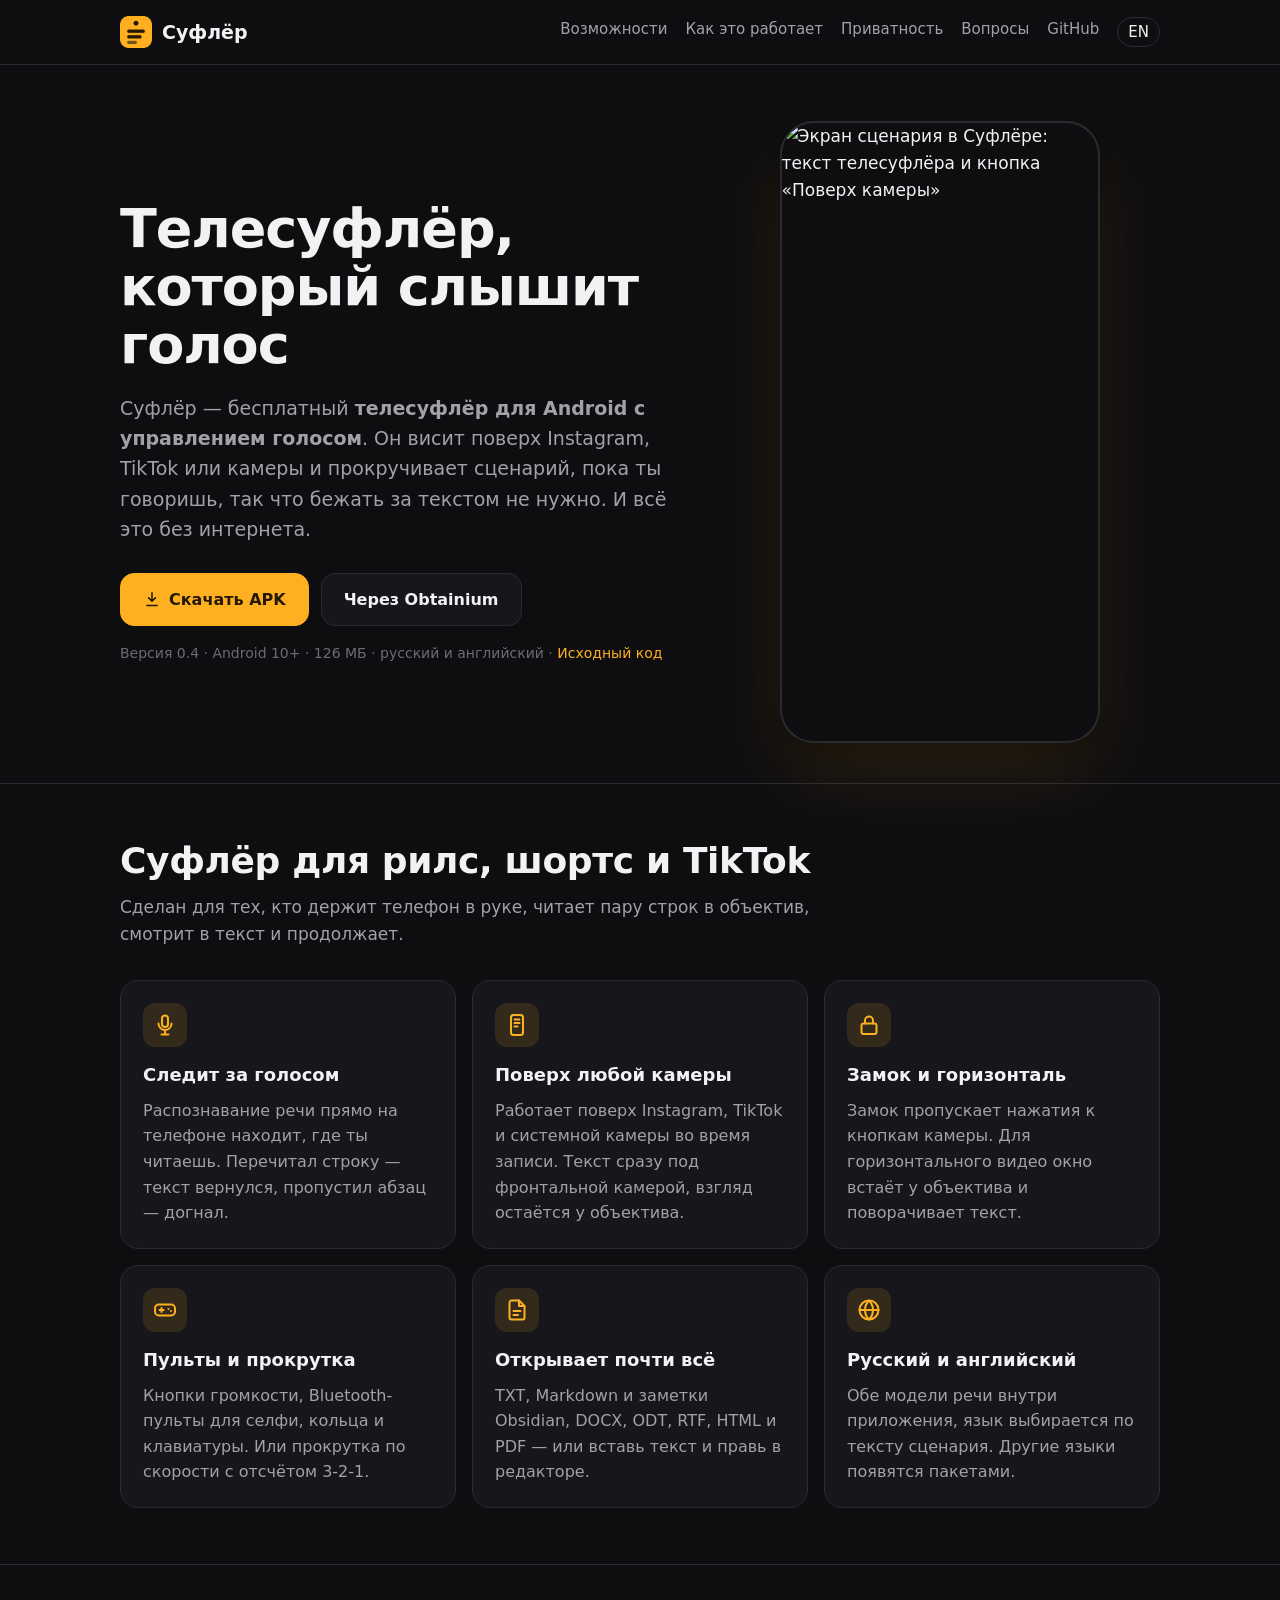
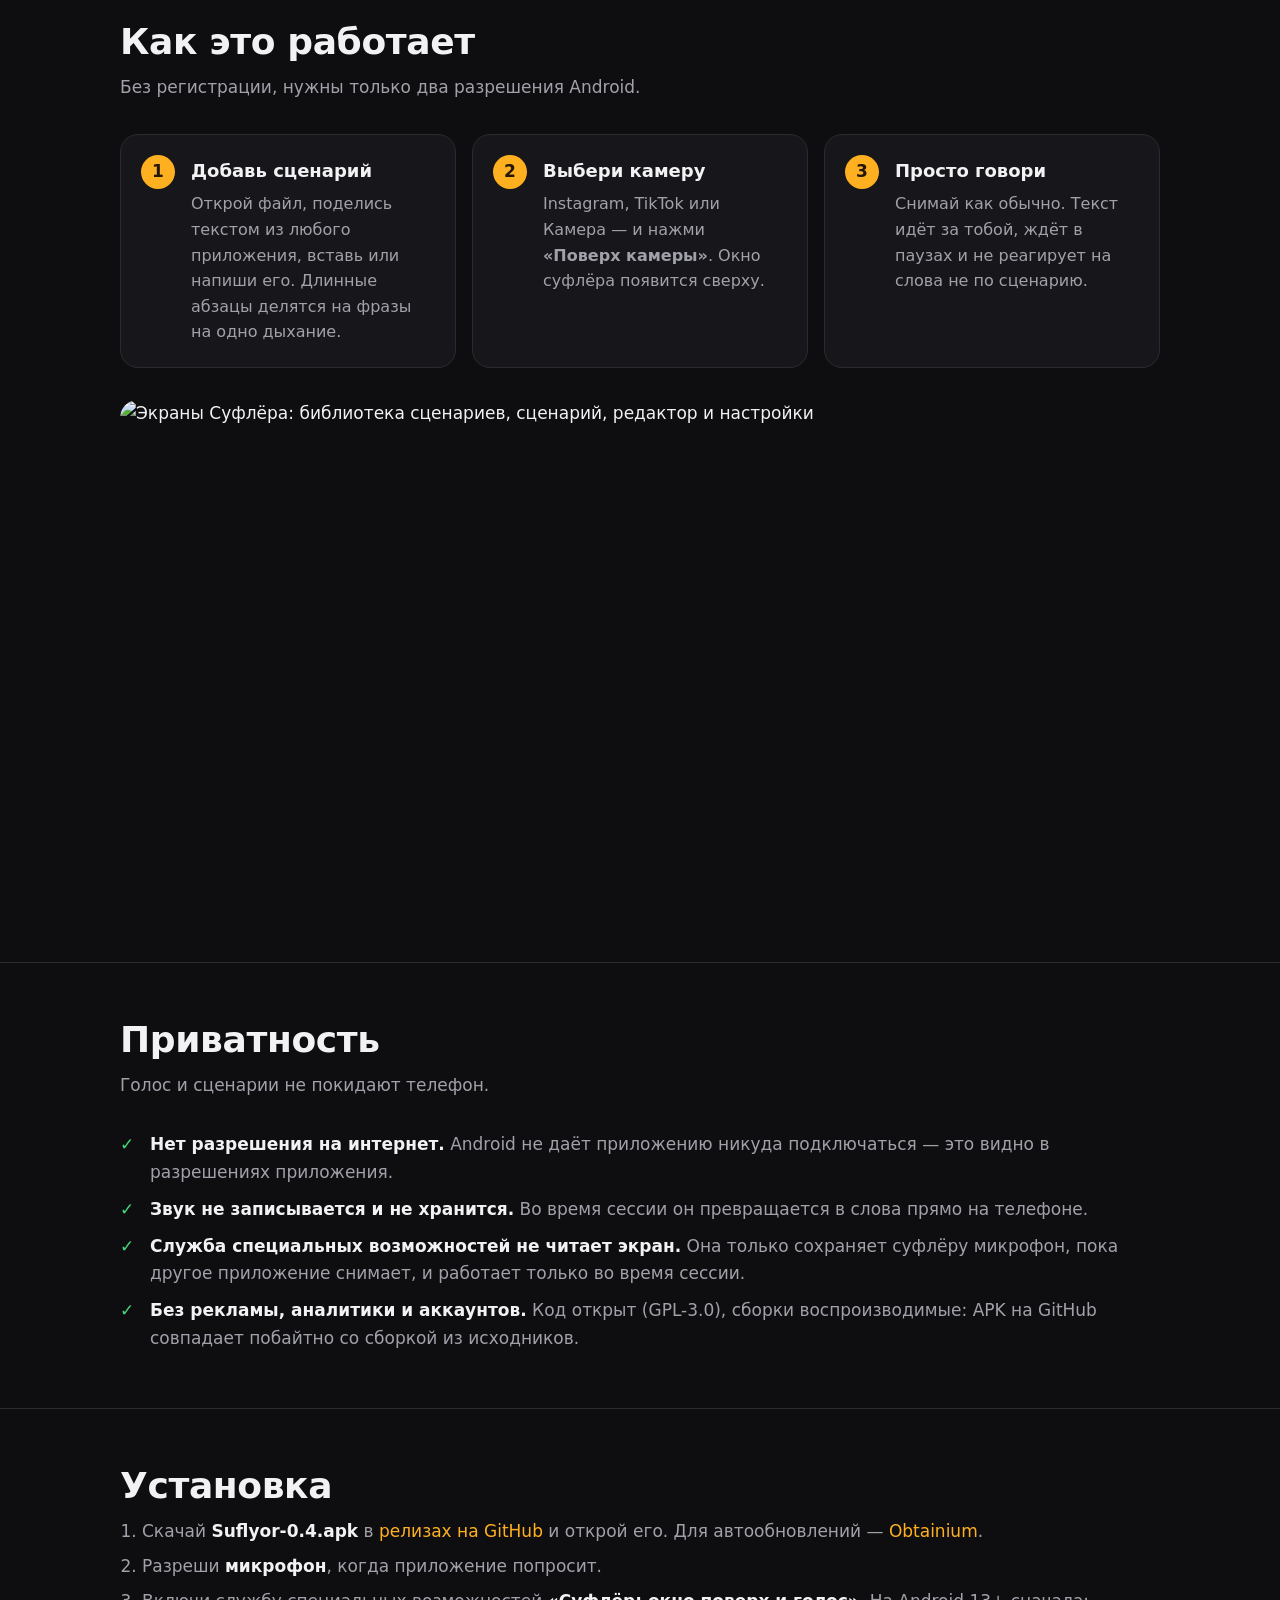
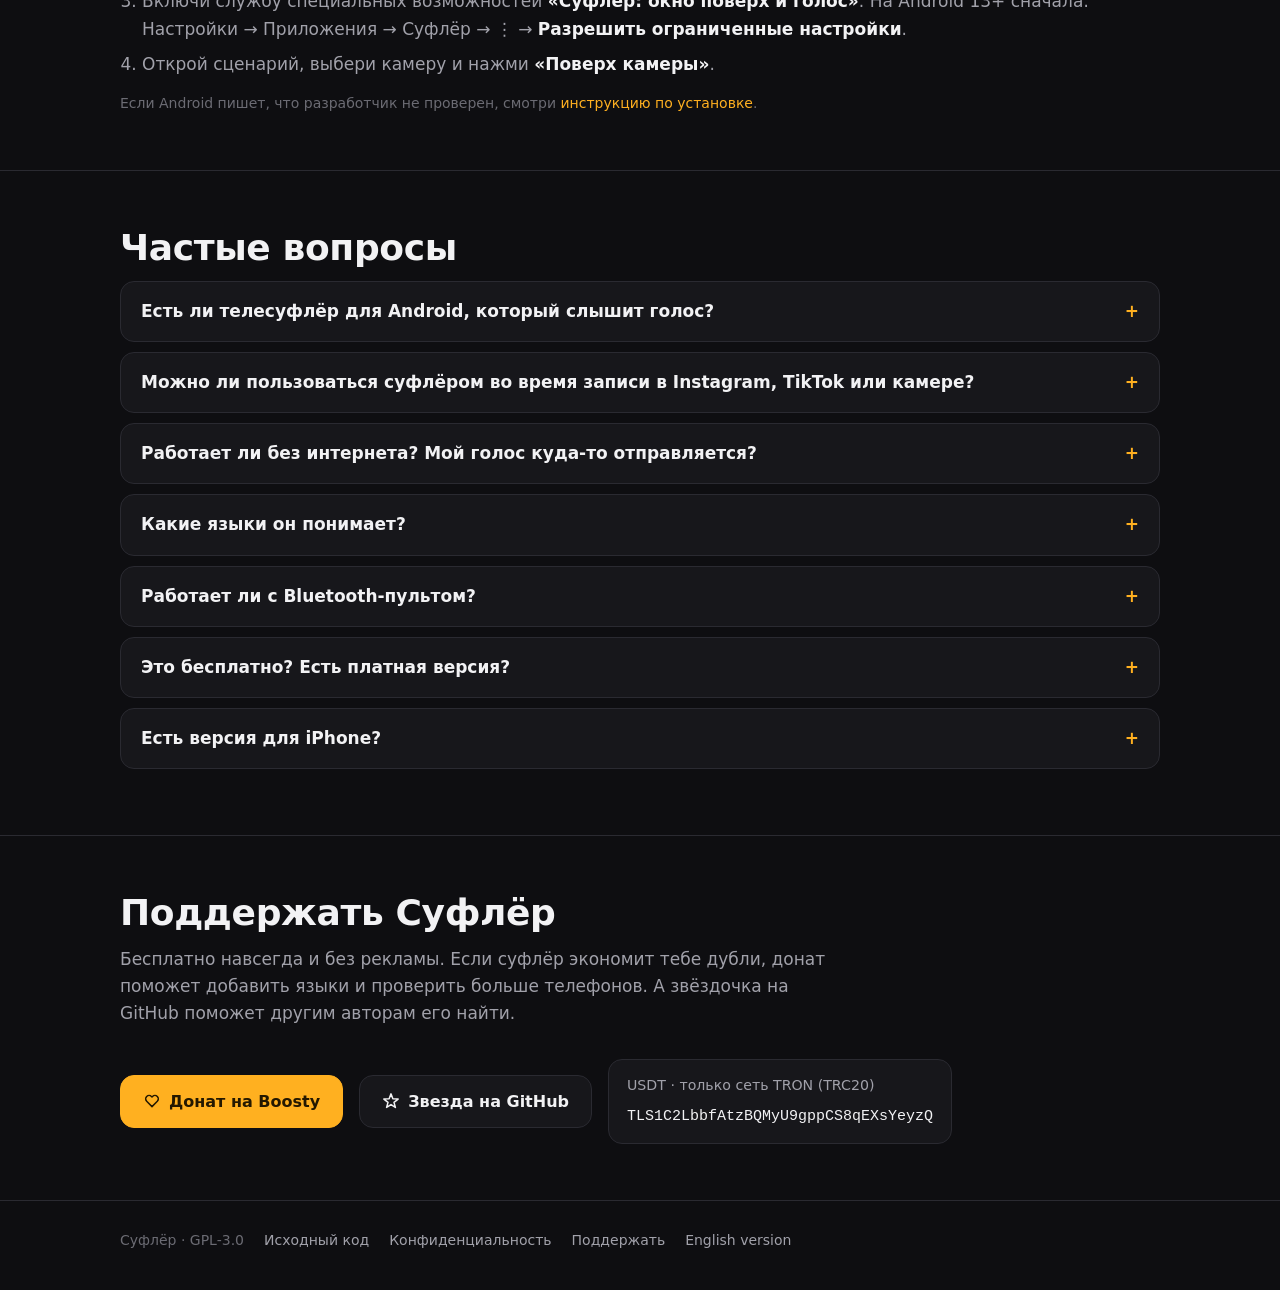
==== commit b530bad1: "Website: no label above the headline; hearts back at donation links The hero starts with the headlin" ====
--- a/site/ru/index.html
+++ b/site/ru/index.html
@@ -104,12 +104,11 @@
 <div class="hero">
   <div class="wrap">
     <div>
-      <p class="eyebrow">Бесплатно · открытый код · без интернета</p>
       <h1>Телесуфлёр, который слышит голос</h1>
       <p class="lead">Суфлёр — бесплатный <b>телесуфлёр для Android с управлением голосом</b>. Он висит поверх Instagram, TikTok или камеры и прокручивает сценарий, пока ты говоришь, так что бежать за текстом не нужно. И всё это без интернета.</p>
       <div class="actions">
         <a class="btn primary" href="https://github.com/olerast67/voice-teleprompter-android/releases/latest"><svg class="i" viewBox="0 0 24 24" aria-hidden="true" focusable="false"><path d="M12 3.5v11M7.5 10.5 12 15l4.5-4.5M5 20.5h14"/></svg>Скачать APK</a>
-        <a class="btn" href="https://apps.obtainium.imranr.dev/redirect.html?r=obtainium://add/https://github.com/olerast67/voice-teleprompter-android">Через Obtainium</a>
+        <a class="btn" href="https://apps.obtainium.imranr.dev/redirect?r=obtainium://add/https://github.com/olerast67/voice-teleprompter-android">Через Obtainium</a>
       </div>
       <p class="meta">Версия 0.4 · Android 10+ · 126 МБ · русский и английский · <a href="https://github.com/olerast67/voice-teleprompter-android">Исходный код</a></p>
     </div>
--- a/site/style.css
+++ b/site/style.css
@@ -48,7 +48,6 @@
 /* ---- hero ---- */
 .hero { padding: 56px 0 40px; }
 .hero .wrap { display: grid; grid-template-columns: 1.25fr 1fr; gap: 48px; align-items: center; }
-.eyebrow { color: var(--amber); font-weight: 600; font-size: 15px; letter-spacing: .02em; margin: 0 0 12px; }
 h1 { font-size: clamp(34px, 5vw, 54px); line-height: 1.08; margin: 0 0 18px; letter-spacing: -.02em; }
 .lead { color: var(--muted); font-size: 19px; margin: 0 0 28px; max-width: 34em; }
 .actions { display: flex; flex-wrap: wrap; gap: 12px; margin-bottom: 16px; }
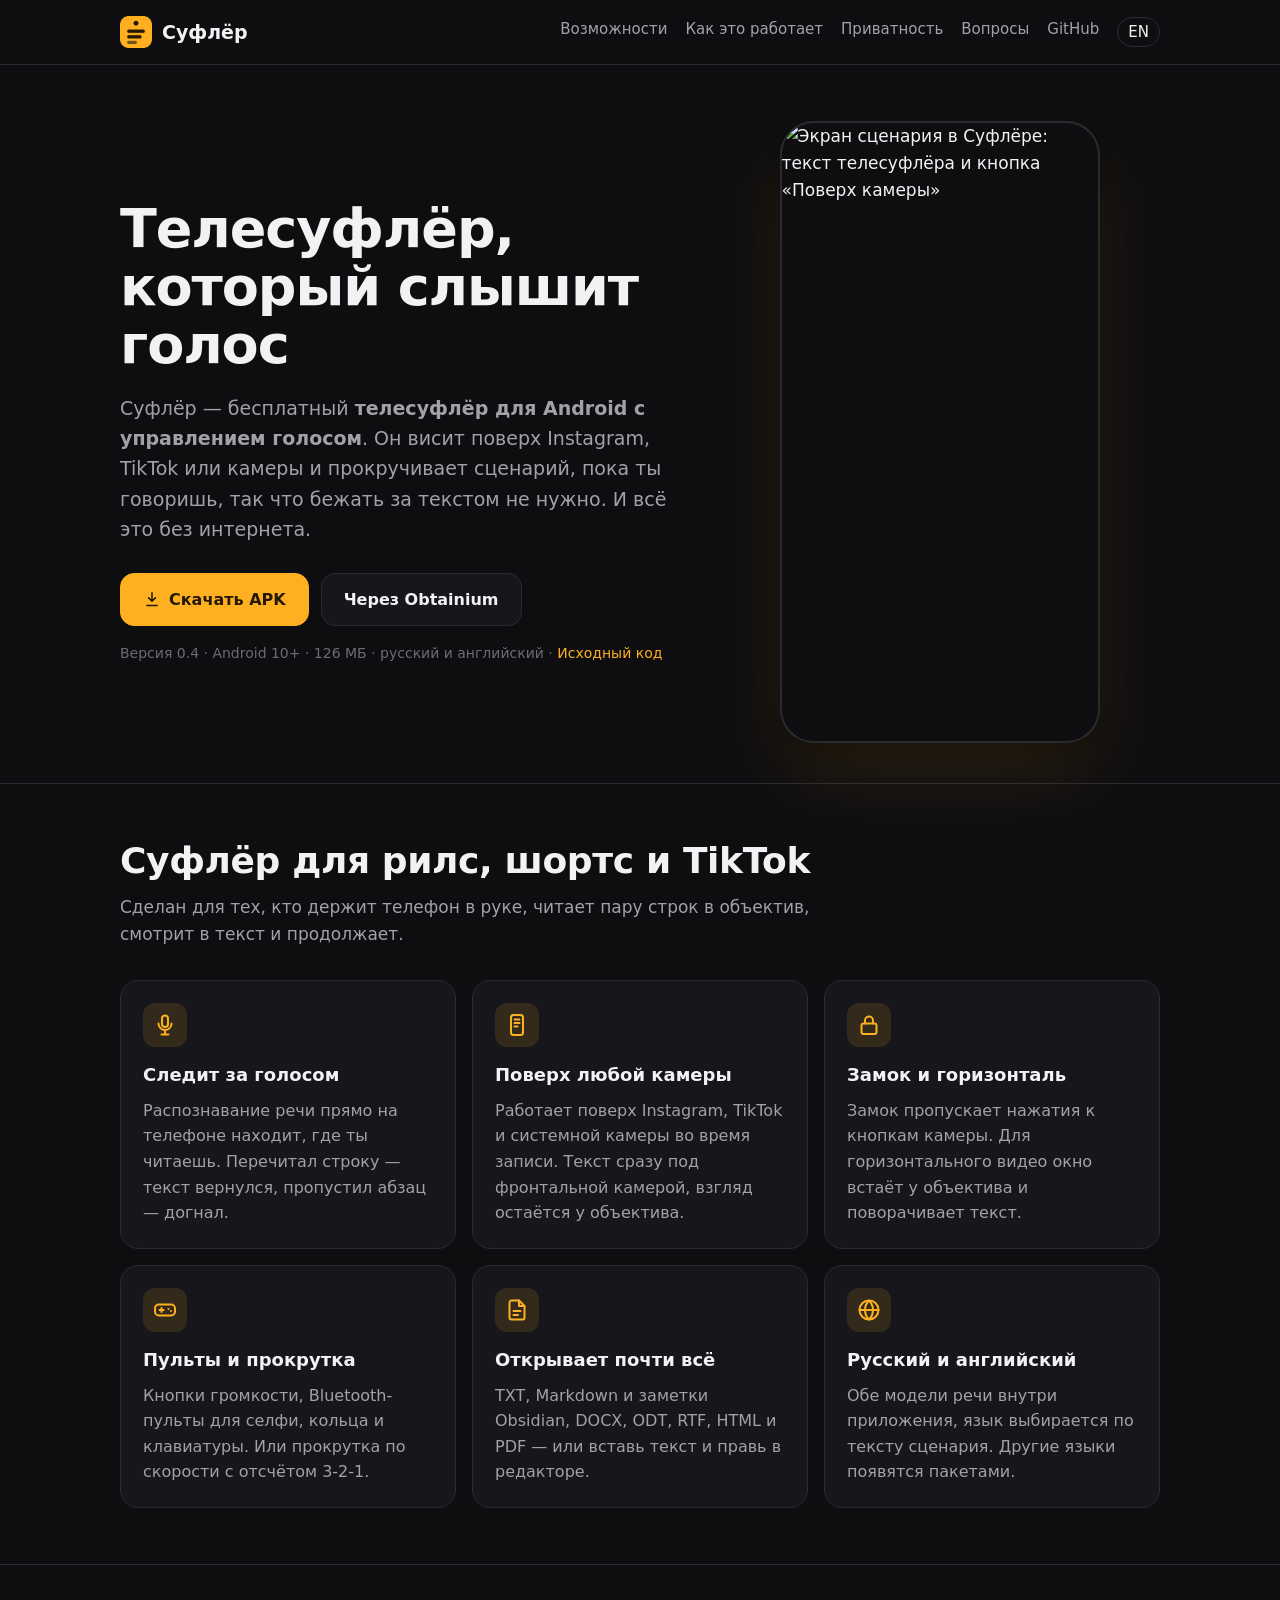
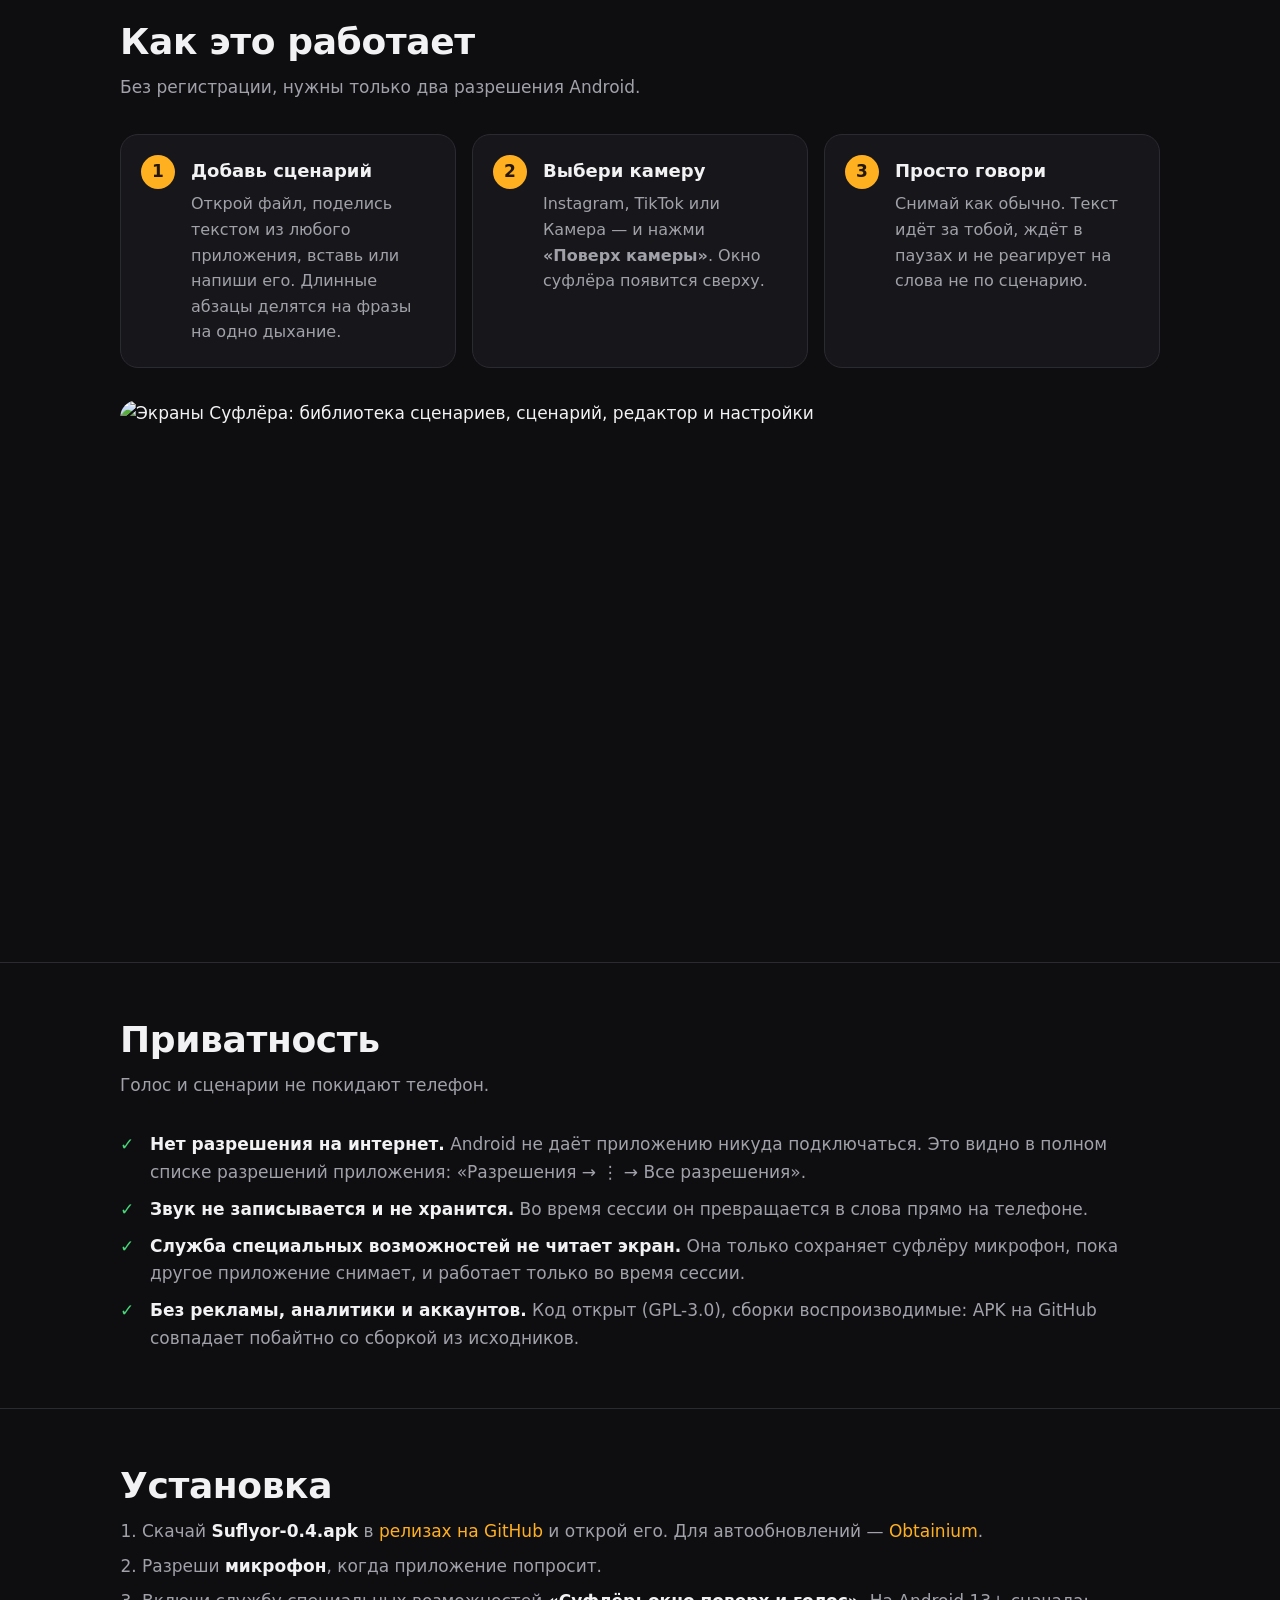
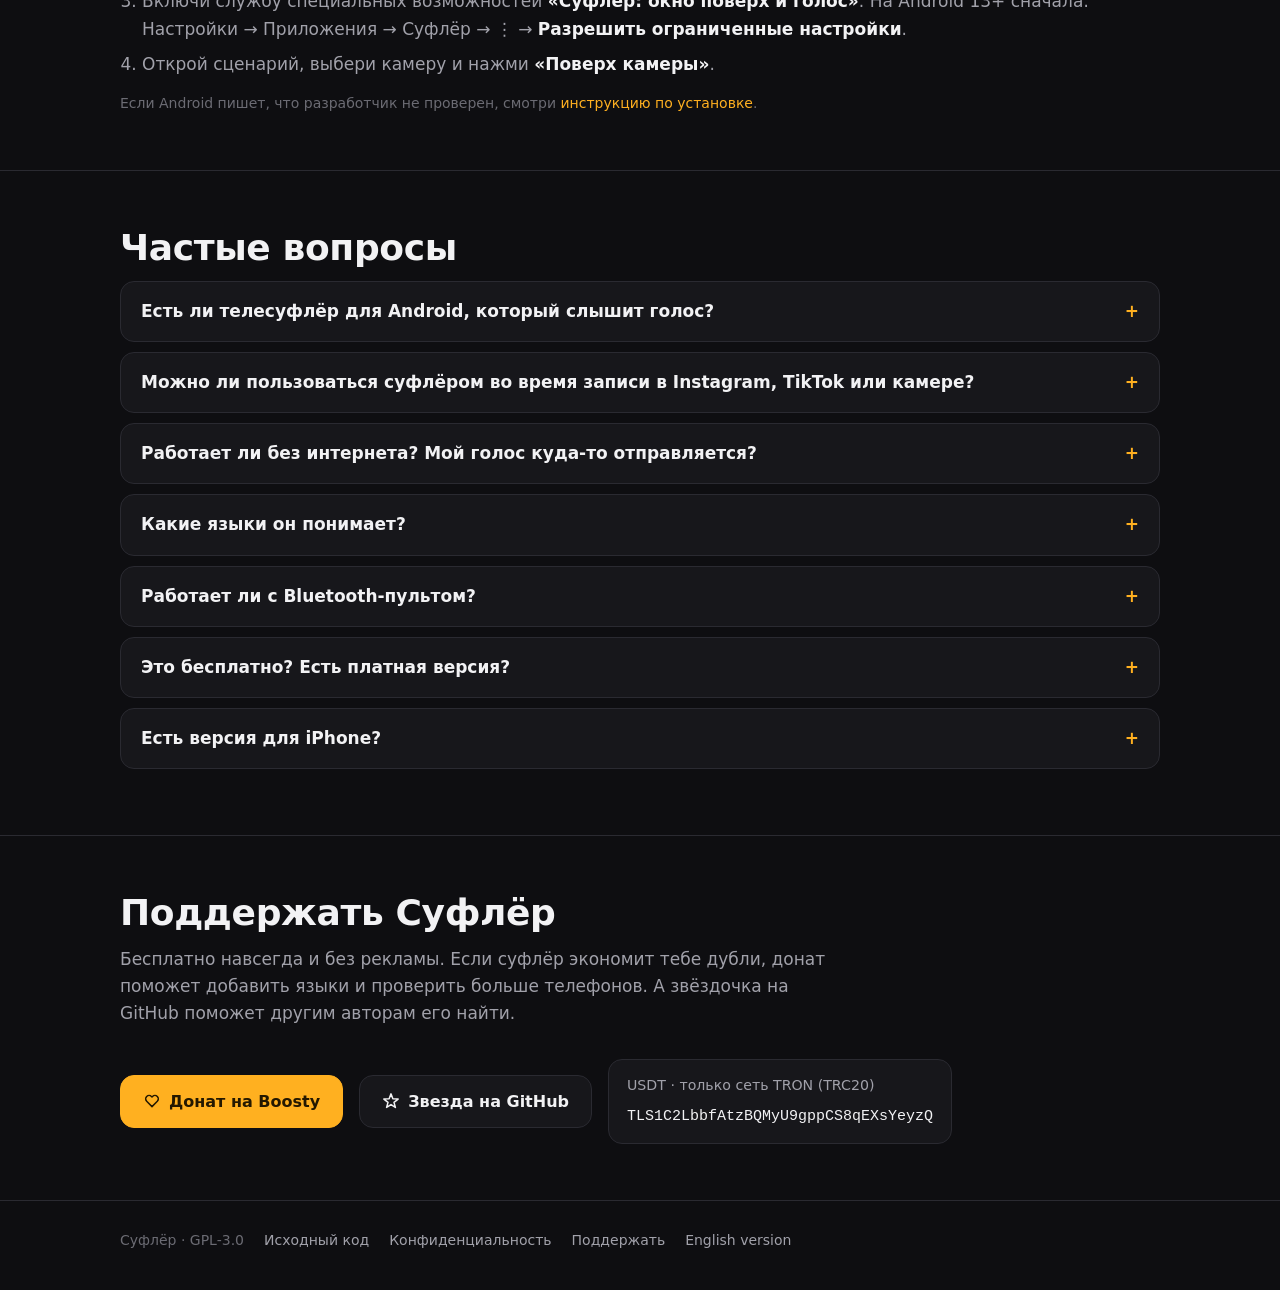
==== commit 1228dc43: "Docs: where to see the permission list, when PDF import works The INTERNET permission isn't in the a" ====
--- a/site/ru/index.html
+++ b/site/ru/index.html
@@ -149,7 +149,7 @@
     <h2>Приватность</h2>
     <p class="sub">Голос и сценарии не покидают телефон.</p>
     <ul class="checks">
-      <li><b>Нет разрешения на интернет.</b> Android не даёт приложению никуда подключаться — это видно в разрешениях приложения.</li>
+      <li><b>Нет разрешения на интернет.</b> Android не даёт приложению никуда подключаться. Это видно в полном списке разрешений приложения: «Разрешения → ⋮ → Все разрешения».</li>
       <li><b>Звук не записывается и не хранится.</b> Во время сессии он превращается в слова прямо на телефоне.</li>
       <li><b>Служба специальных возможностей не читает экран.</b> Она только сохраняет суфлёру микрофон, пока другое приложение снимает, и работает только во время сессии.</li>
       <li><b>Без рекламы, аналитики и аккаунтов.</b> Код открыт (GPL-3.0), сборки воспроизводимые: APK на GitHub совпадает побайтно со сборкой из исходников.</li>
